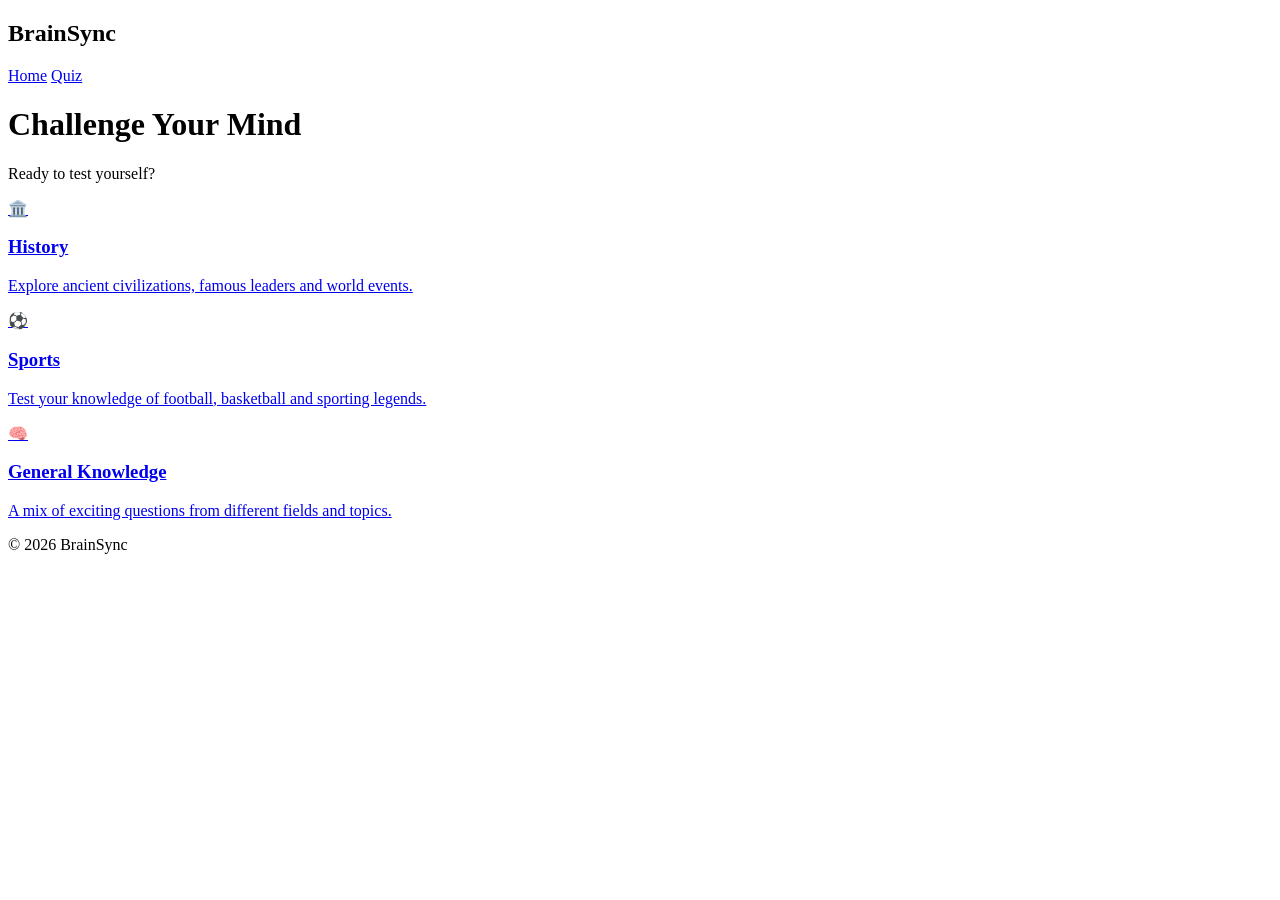
==== index.html @ 9abfec7c "Add initial HTML structure for BrainSync website" ====
<!DOCTYPE html><html lang="en">
<head>
  <meta charset="UTF-8">
  <meta name="viewport" content="width=device-width, initial-scale=1.0">
  <title>BrainSync</title>  <link rel="preconnect" href="https://fonts.googleapis.com">
  <link rel="preconnect" href="https://fonts.gstatic.com" crossorigin>  <link href="https://fonts.googleapis.com/css2?family=Playfair+Display:wght@700;800&family=DM+Sans:wght@400;500;700&display=swap" rel="stylesheet">  <link rel="stylesheet" href="style.css">
<script src="landing.js" defer></script>
</head><body>  <nav>
    <h2> BrainSync</h2><div>
  <a href="#">Home</a>
  <a href="#categories">Quiz</a>
</div>

  </nav>  <main><h1>
  Challenge Your Mind
</h1>

<p>
  Ready to test yourself?
  <section id="categories">

  <a href="quiz/index.html?category=history" class="card">

    <div class="icon">🏛️</div>

    <h3>History</h3>

    <p>
      Explore ancient civilizations,
      famous leaders and world events.
    </p>

  </a>

  <a href="quiz/index.html?category=sports" class="card">

    <div class="icon">⚽</div>

    <h3>Sports</h3>

    <p>
      Test your knowledge of football,
      basketball and sporting legends.
    </p>

  </a>

  <a href="quiz/index.html?category=general" class="card">

    <div class="icon">🧠</div>

    <h3>General Knowledge</h3>

    <p>
      A mix of exciting questions from
      different fields and topics.
    </p>

  </a>

  </section>

    </main>  <footer>
    <p>&copy; 2026 BrainSync</p>
  </footer></body>
</html>
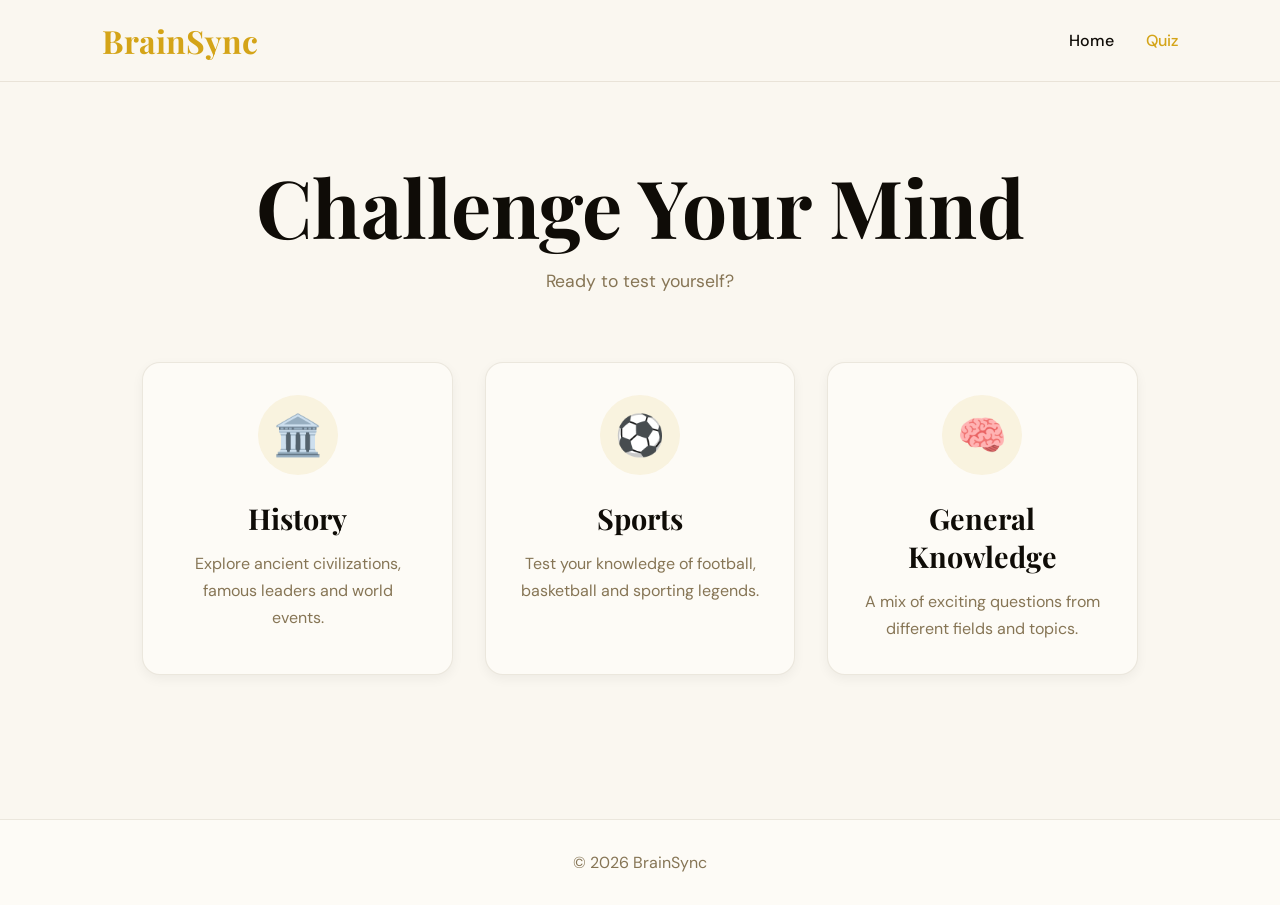
==== commit 55a5d13f: "Update stylesheet and script references in index.html" ====
--- a/index.html
+++ b/index.html
@@ -3,8 +3,8 @@
   <meta charset="UTF-8">
   <meta name="viewport" content="width=device-width, initial-scale=1.0">
   <title>BrainSync</title>  <link rel="preconnect" href="https://fonts.googleapis.com">
-  <link rel="preconnect" href="https://fonts.gstatic.com" crossorigin>  <link href="https://fonts.googleapis.com/css2?family=Playfair+Display:wght@700;800&family=DM+Sans:wght@400;500;700&display=swap" rel="stylesheet">  <link rel="stylesheet" href="style.css">
-<script src="landing.js" defer></script>
+  <link rel="preconnect" href="https://fonts.gstatic.com" crossorigin>  <link href="https://fonts.googleapis.com/css2?family=Playfair+Display:wght@700;800&family=DM+Sans:wght@400;500;700&display=swap" rel="stylesheet">  <link rel="stylesheet" href="index.css">
+<script src="index.js" defer></script>
 </head><body>  <nav>
     <h2> BrainSync</h2><div>
   <a href="#">Home</a>
--- a/index.css
+++ b/index.css
@@ -0,0 +1,404 @@
+@import url('https://fonts.googleapis.com/css2?family=Playfair+Display:wght@700;800&family=DM+Sans:wght@400;500;700&display=swap');
+
+/* =========================
+COLOR SYSTEM
+========================= */
+
+:root{
+
+--primary:#D4A418;
+--secondary:#867555;
+
+--background:#FAF7F0;
+--surface:#FDFBF6;
+
+--text:#0F0C07;
+--muted:#867555;
+
+--success:#22C55E;
+--error:#EF4444;
+
+--shadow-sm:
+0 4px 12px rgba(15,12,7,.05);
+
+--shadow-md:
+0 10px 25px rgba(15,12,7,.08);
+
+--shadow-lg:
+0 20px 40px rgba(15,12,7,.12);
+
+--radius:18px;
+
+--transition:.3s ease;
+}
+
+/* =========================
+RESET
+========================= */
+
+*{
+margin:0;
+padding:0;
+box-sizing:border-box;
+}
+
+html{
+scroll-behavior:smooth;
+}
+
+body{
+
+font-family:
+"DM Sans",
+sans-serif;
+
+background:
+var(--background);
+
+color:
+var(--text);
+
+min-height:100vh;
+
+  display:flex;
+flex-direction:column;
+}
+
+/* =========================
+NAVIGATION
+========================= */
+
+nav{
+
+display:flex;
+justify-content:space-between;
+align-items:center;
+
+padding:1.2rem 8%;
+
+background:
+var(--background);
+
+border-bottom:
+1px solid rgba(134,117,85,.15);
+}
+
+nav h2{
+
+  font-family:
+"Playfair Display",
+serif;
+
+font-size:2rem;
+
+color:
+var(--primary);
+}
+
+nav div{
+
+display:flex;
+gap:2rem;
+}
+
+nav a{
+
+text-decoration:none;
+
+color:
+var(--text);
+
+font-weight:500;
+
+transition:
+var(--transition);
+}
+
+nav a:hover{
+
+color:
+var(--primary);
+}
+
+/* =========================
+MAIN
+========================= */
+
+main{
+
+flex:1;
+
+max-width:1200px;
+
+width:100%;
+
+margin:auto;
+
+padding:5rem 8%;
+
+text-align:center;
+}
+
+/* =========================
+HERO TITLE
+========================= */
+
+main h1{
+  font-family:
+"Playfair Display",
+serif;
+
+font-size:
+clamp(3rem,7vw,5rem);
+
+line-height:1.1;
+
+margin-bottom:1rem;
+
+color:
+var(--text);
+}
+
+/* =========================
+HERO TEXT
+========================= */
+
+main > p{
+
+max-width:650px;
+
+margin:
+0 auto 4rem auto;
+
+font-size:1.1rem;
+
+  line-height:1.8;
+
+color:
+var(--muted);
+}
+
+/* =========================
+CATEGORY GRID
+========================= */
+
+section{
+
+display:grid;
+
+grid-template-columns:
+repeat(
+auto-fit,
+minmax(280px,1fr)
+);
+
+gap:2rem;
+}
+
+/* =========================
+CATEGORY CARD
+========================= */
+
+.card{
+
+text-decoration:none;
+
+color:inherit;
+
+  background:
+var(--surface);
+
+border:
+1px solid rgba(134,117,85,.15);
+
+border-radius:
+var(--radius);
+
+padding:2rem;
+
+box-shadow:
+var(--shadow-sm);
+
+transition:
+var(--transition);
+
+display:flex;
+flex-direction:column;
+align-items:center;
+
+  position:relative;
+}
+
+.card:hover{
+
+transform:
+translateY(-6px);
+
+border-color:
+var(--primary);
+
+box-shadow:
+0 15px 30px rgba(212,164,24,.12);
+}
+
+/* Gold top line */
+
+.card::before{
+
+content:"";
+
+position:absolute;
+
+top:0;
+left:0;
+
+width:100%;
+height:4px;
+
+background:
+var(--primary);
+
+border-radius:
+18px 18px 0 0;
+
+transform:
+scaleX(0);
+
+  transition:
+var(--transition);
+}
+
+.card:hover::before{
+
+transform:
+scaleX(1);
+}
+
+/* =========================
+ICON
+========================= */
+
+.icon{
+
+width:80px;
+height:80px;
+
+display:flex;
+align-items:center;
+justify-content:center;
+
+  border-radius:50%;
+
+background:
+rgba(212,164,24,.10);
+
+color:
+var(--primary);
+
+font-size:2.5rem;
+
+margin-bottom:1.5rem;
+}
+
+/* =========================
+CARD TITLE
+========================= */
+
+.card h3{
+
+font-family:
+"Playfair Display",
+serif;
+
+font-size:1.8rem;
+
+margin-bottom:.8rem;
+
+color:
+var(--text);
+}
+
+/* =========================
+CARD TEXT
+========================= */
+
+.card p{
+
+color:
+var(--muted);
+
+line-height:1.7;
+}
+
+/* =========================
+FOOTER
+========================= */
+
+footer{
+
+margin-top:4rem;
+
+text-align:center;
+
+padding:2rem;
+
+background:
+var(--surface);
+
+border-top:
+1px solid rgba(134,117,85,.15);
+}
+
+footer p{
+
+color:
+var(--muted);
+}
+
+/* =========================
+RESPONSIVE
+========================= */
+
+@media(max-width:360px){
+
+nav{
+
+flex-direction:column;
+
+gap:1rem;
+
+}
+
+nav div{
+
+gap:1.2rem;
+
+}
+
+main{
+
+padding:3rem 6%;
+
+}
+
+  .card{
+
+padding:1.8rem;
+
+}
+
+.icon{
+
+width:70px;
+height:70px;
+
+font-size:2rem;
+
+}
+
+.card h3{
+
+font-size:1.5rem;
+
+}
+}
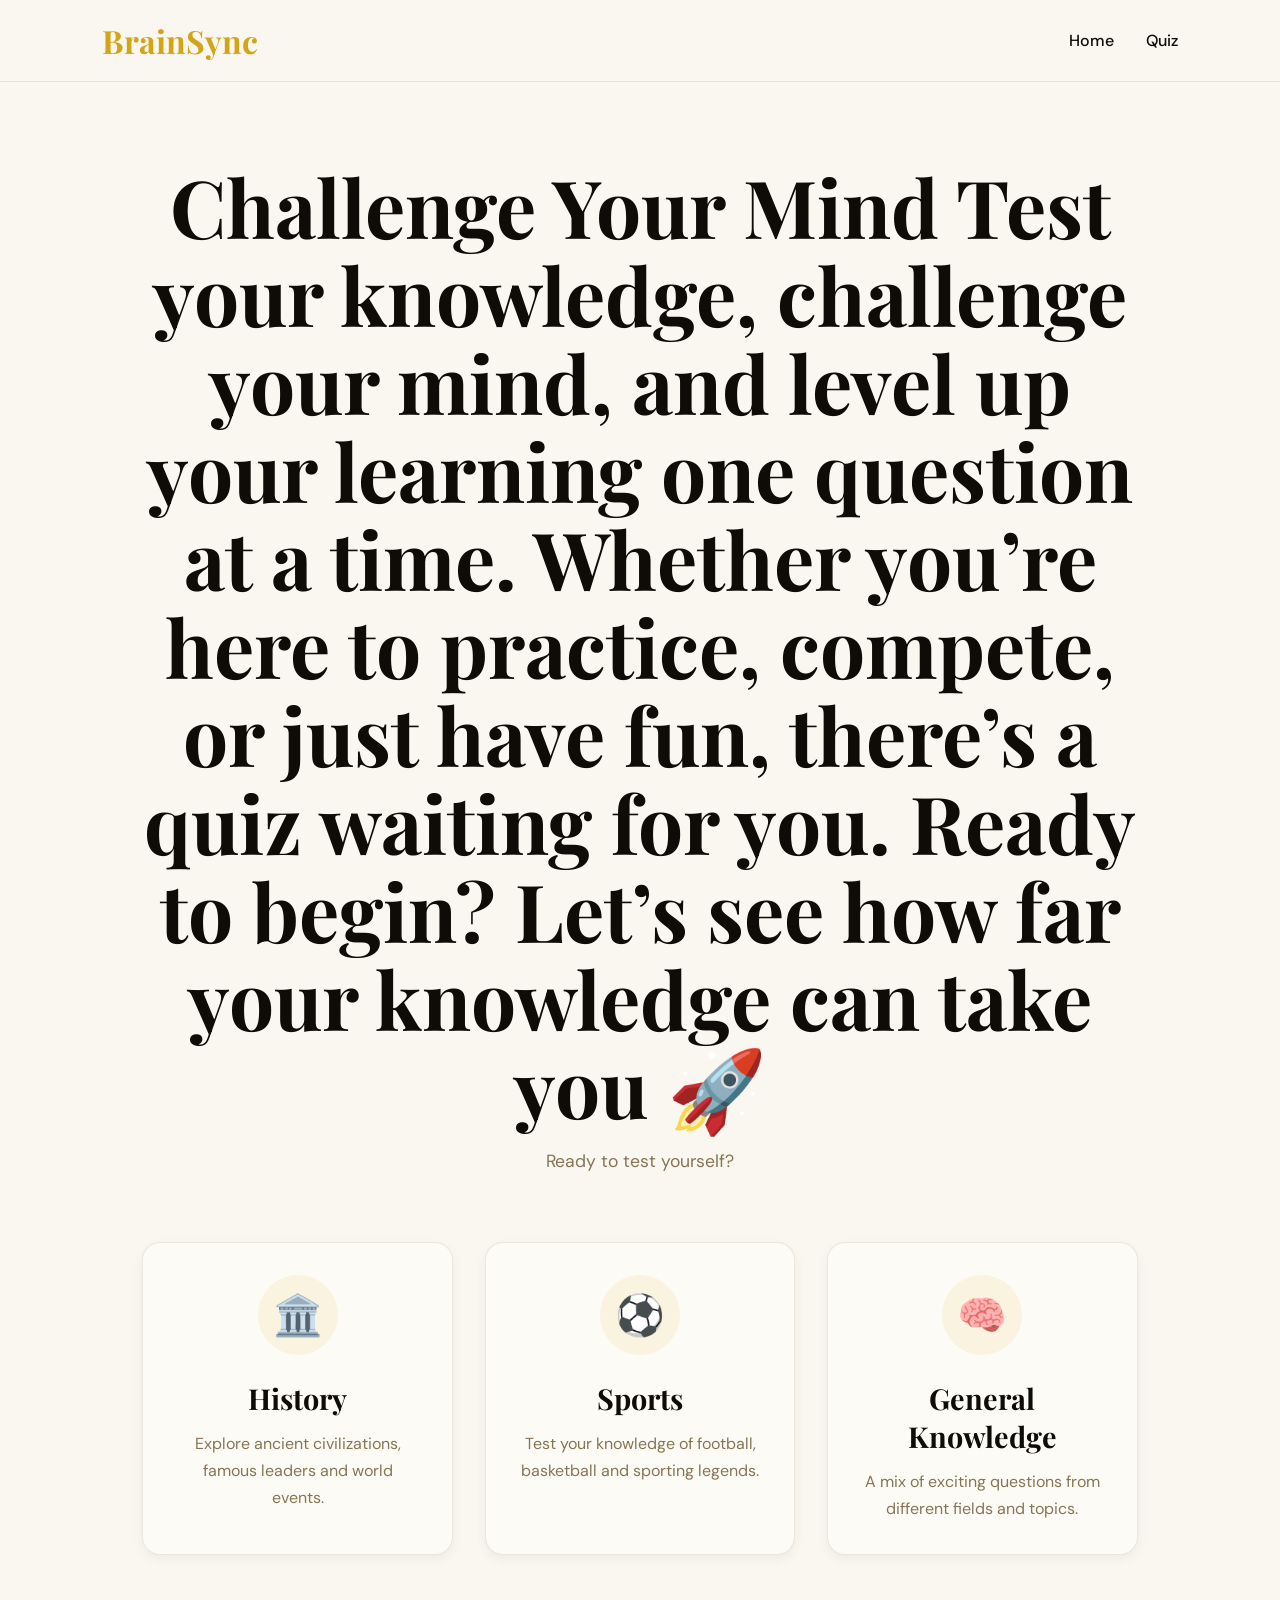
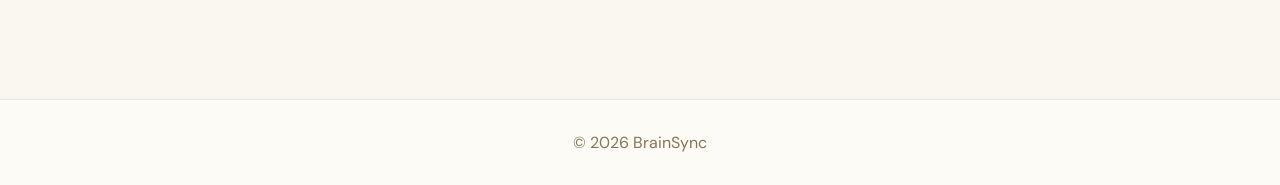
==== commit 3bd063c8: "Enhance main heading with introductory text Added introductory text to the main heading." ====
--- a/index.html
+++ b/index.html
@@ -13,6 +13,8 @@
 
   </nav>  <main><h1>
   Challenge Your Mind
+    Test your knowledge, challenge your mind, and level up your learning one question at a time. Whether you’re here to practice, compete, or just have fun, there’s a quiz waiting for you.
+Ready to begin? Let’s see how far your knowledge can take you 🚀
 </h1>
 
 <p>
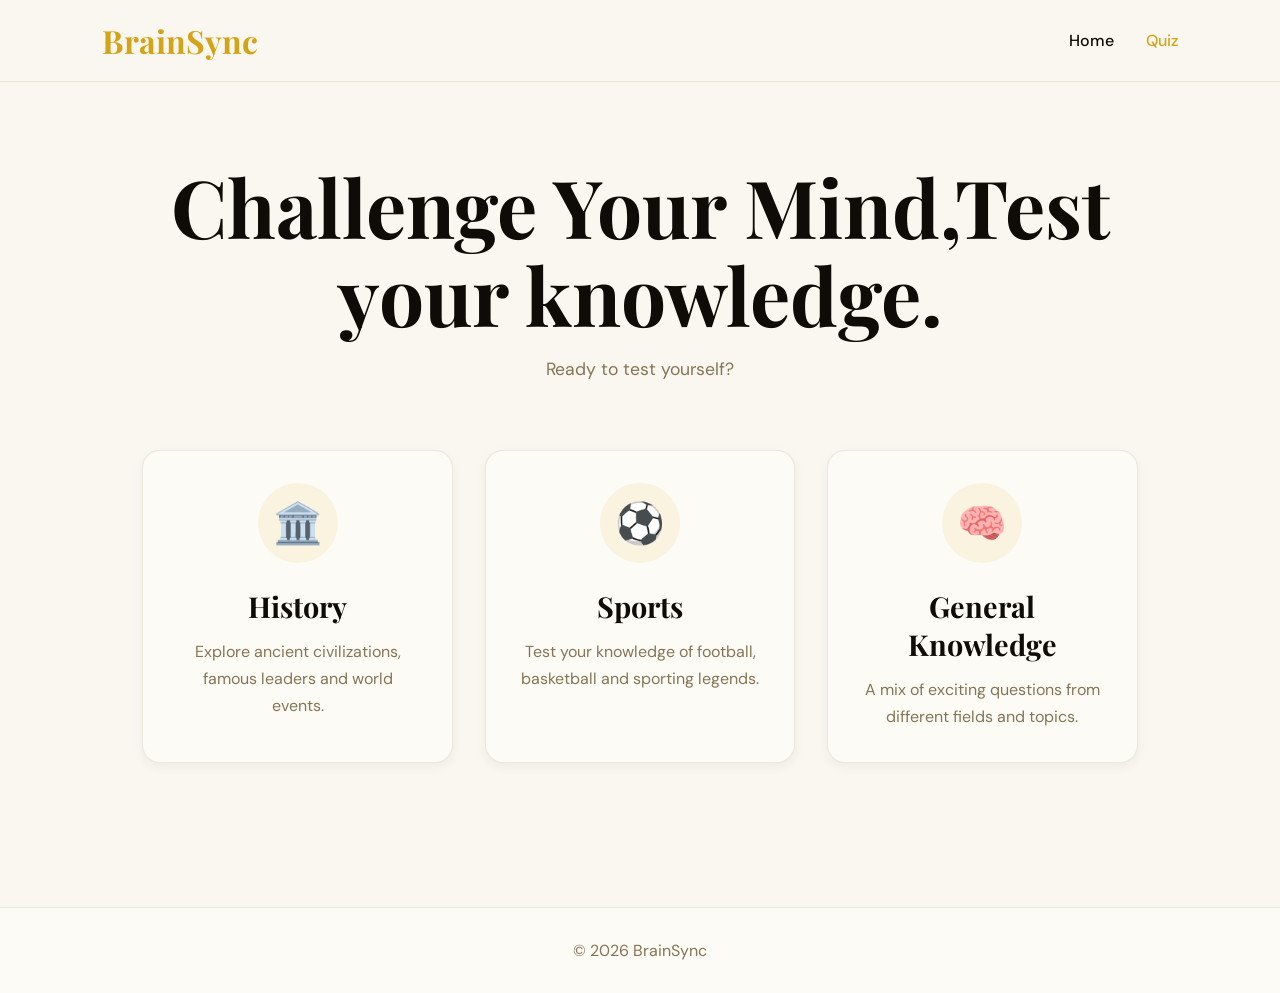
==== commit 5a359b5c: "Update heading text in index.html Shortened the heading text for clarity." ====
--- a/index.html
+++ b/index.html
@@ -12,9 +12,7 @@
 </div>
 
   </nav>  <main><h1>
-  Challenge Your Mind
-    Test your knowledge, challenge your mind, and level up your learning one question at a time. Whether you’re here to practice, compete, or just have fun, there’s a quiz waiting for you.
-Ready to begin? Let’s see how far your knowledge can take you 🚀
+  Challenge Your Mind,Test your knowledge.
 </h1>
 
 <p>
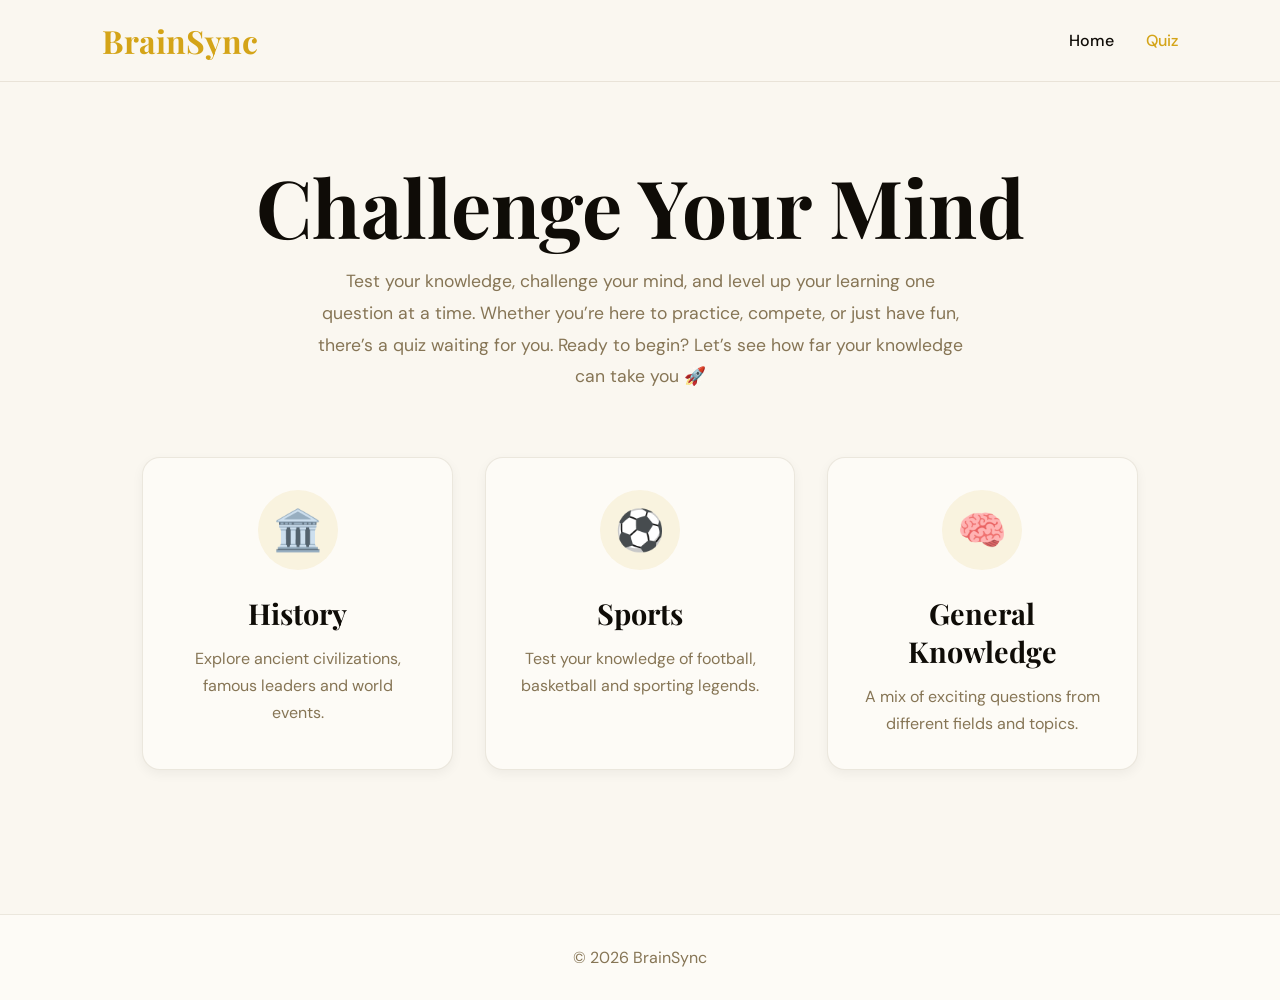
==== commit dcb7f802: "Revise header and introduction in index.html Updated header and introductory text for clarity and en" ====
--- a/index.html
+++ b/index.html
@@ -12,11 +12,12 @@
 </div>
 
   </nav>  <main><h1>
-  Challenge Your Mind,Test your knowledge.
+  Challenge Your Mind
 </h1>
 
 <p>
-  Ready to test yourself?
+  Test your knowledge, challenge your mind, and level up your learning one question at a time. Whether you’re here to practice, compete, or just have fun, there’s a quiz waiting for you.
+Ready to begin? Let’s see how far your knowledge can take you 🚀
   <section id="categories">
 
   <a href="quiz/index.html?category=history" class="card">
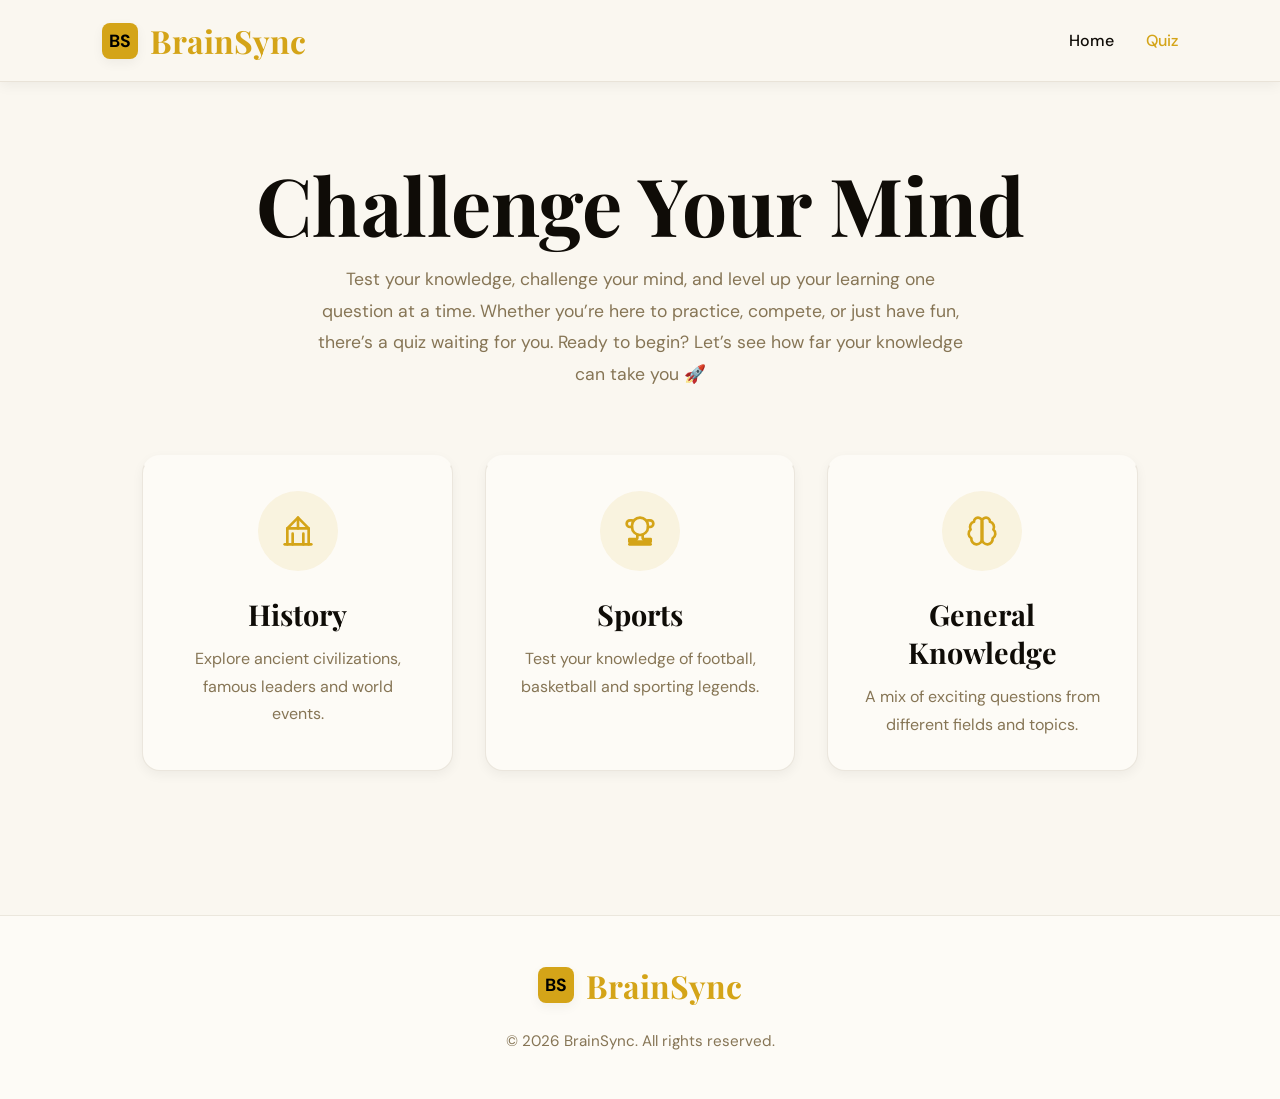
==== commit 8e7839a5: "feat: improve landing page UI" ====
--- a/index.html
+++ b/index.html
@@ -1,67 +1,138 @@
-<!DOCTYPE html><html lang="en">
-<head>
-  <meta charset="UTF-8">
-  <meta name="viewport" content="width=device-width, initial-scale=1.0">
-  <title>BrainSync</title>  <link rel="preconnect" href="https://fonts.googleapis.com">
-  <link rel="preconnect" href="https://fonts.gstatic.com" crossorigin>  <link href="https://fonts.googleapis.com/css2?family=Playfair+Display:wght@700;800&family=DM+Sans:wght@400;500;700&display=swap" rel="stylesheet">  <link rel="stylesheet" href="index.css">
-<script src="index.js" defer></script>
-</head><body>  <nav>
-    <h2> BrainSync</h2><div>
-  <a href="#">Home</a>
-  <a href="#categories">Quiz</a>
-</div>
+<!doctype html>
+<html lang="en">
+  <head>
+    <meta charset="UTF-8" />
+    <meta name="viewport" content="width=device-width, initial-scale=1.0" />
+    <title>BrainSync</title>
+    <link rel="preconnect" href="https://fonts.googleapis.com" />
+    <link rel="preconnect" href="https://fonts.gstatic.com" crossorigin />
+    <link
+      href="https://fonts.googleapis.com/css2?family=Playfair+Display:wght@700;800&family=DM+Sans:wght@400;500;700&display=swap"
+      rel="stylesheet"
+    />
+    <link rel="stylesheet" href="index.css" />
+    <script src="index.js" defer></script>
+  </head>
+  <body>
+    <nav class="navbar">
+      <div class="logo-container">
+        <div class="logo-badge">BS</div>
+        <h2>BrainSync</h2>
+      </div>
+      <div class="nav-links">
+        <a href="#">Home</a>
+        <a href="#categories">Quiz</a>
+      </div>
+    </nav>
+    <!-- <nav class="navbar">
+      <div>BS</div>
+      <h2>BrainSync</h2>
+      <div>
+        <a href="#">Home</a>
+        <a href="#categories">Quiz</a>
+      </div>
+    </nav> -->
+    <main>
+      <h1>Challenge Your Mind</h1>
 
-  </nav>  <main><h1>
-  Challenge Your Mind
-</h1>
+      <p>
+        Test your knowledge, challenge your mind, and level up your learning one
+        question at a time. Whether you’re here to practice, compete, or just
+        have fun, there’s a quiz waiting for you. Ready to begin? Let’s see how
+        far your knowledge can take you 🚀
+      </p>
 
-<p>
-  Test your knowledge, challenge your mind, and level up your learning one question at a time. Whether you’re here to practice, compete, or just have fun, there’s a quiz waiting for you.
-Ready to begin? Let’s see how far your knowledge can take you 🚀
-  <section id="categories">
+      <section id="categories">
+        <a href="quiz/index.html?category=history" class="card">
+          <div class="icon">
+            <svg
+              xmlns="http://www.w3.org/2000/svg"
+              width="32"
+              height="32"
+              viewBox="0 0 24 24"
+              fill="none"
+              stroke="currentColor"
+              stroke-width="2"
+              stroke-linecap="round"
+              stroke-linejoin="round"
+            >
+              <path d="M2 22h20" />
+              <path d="M4 22V10h16v12" />
+              <path d="M12 2v8" />
+              <path d="m4 10 8-8 8 8" />
+              <path d="M8 22v-8" />
+              <path d="M16 22v-8" />
+            </svg>
+          </div>
+          <h3>History</h3>
+          <p>Explore ancient civilizations, famous leaders and world events.</p>
+        </a>
 
-  <a href="quiz/index.html?category=history" class="card">
+        <a href="quiz/index.html?category=sports" class="card">
+          <div class="icon">
+            <svg
+              xmlns="http://www.w3.org/2000/svg"
+              width="32"
+              height="32"
+              viewBox="0 0 24 24"
+              fill="none"
+              stroke="currentColor"
+              stroke-width="2"
+              stroke-linecap="round"
+              stroke-linejoin="round"
+            >
+              <path d="M6 9H4.5a2.5 2.5 0 0 1 0-5H6" />
+              <path d="M18 9h1.5a2.5 2.5 0 0 0 0-5H18" />
+              <path d="M4 22h16" />
+              <path
+                d="M10 14.66V17c0 .55-.45 1-1 1H4v2h16v-2h-5c-.55 0-1-.45-1-1v-2.34"
+              />
+              <path
+                d="M12 2a6 6 0 0 1 6 6v1a6 6 0 0 1-6 6 6 6 0 0 1-6-6V8a6 6 0 0 1 6-6z"
+              />
+            </svg>
+          </div>
+          <h3>Sports</h3>
+          <p>
+            Test your knowledge of football, basketball and sporting legends.
+          </p>
+        </a>
 
-    <div class="icon">🏛️</div>
-
-    <h3>History</h3>
-
-    <p>
-      Explore ancient civilizations,
-      famous leaders and world events.
-    </p>
-
-  </a>
-
-  <a href="quiz/index.html?category=sports" class="card">
-
-    <div class="icon">⚽</div>
-
-    <h3>Sports</h3>
-
-    <p>
-      Test your knowledge of football,
-      basketball and sporting legends.
-    </p>
-
-  </a>
-
-  <a href="quiz/index.html?category=general" class="card">
-
-    <div class="icon">🧠</div>
-
-    <h3>General Knowledge</h3>
-
-    <p>
-      A mix of exciting questions from
-      different fields and topics.
-    </p>
-
-  </a>
-
-  </section>
-
-    </main>  <footer>
-    <p>&copy; 2026 BrainSync</p>
-  </footer></body>
+        <a href="quiz/index.html?category=general" class="card">
+          <div class="icon">
+            <svg
+              xmlns="http://www.w3.org/2000/svg"
+              width="32"
+              height="32"
+              viewBox="0 0 24 24"
+              fill="none"
+              stroke="currentColor"
+              stroke-width="2"
+              stroke-linecap="round"
+              stroke-linejoin="round"
+            >
+              <path
+                d="M12 5a3 3 0 1 0-5.997.125 4 4 0 0 0-2.526 5.77 4 4 0 0 0 .556 6.588A4 4 0 1 0 12 18Z"
+              />
+              <path
+                d="M12 5a3 3 0 1 1 5.997.125 4 4 0 0 1 2.526 5.77 4 4 0 0 1-.556 6.588A4 4 0 1 1 12 18Z"
+              />
+              <path d="M12 5v14" />
+            </svg>
+          </div>
+          <h3>General Knowledge</h3>
+          <p>A mix of exciting questions from different fields and topics.</p>
+        </a>
+      </section>
+    </main>
+    <footer>
+      <div class="footer-container">
+        <div class="logo-container">
+          <div class="logo-badge">BS</div>
+          <h2>BrainSync</h2>
+        </div>
+        <p>&copy; 2026 BrainSync. All rights reserved.</p>
+      </div>
+    </footer>
+  </body>
 </html>
--- a/index.css
+++ b/index.css
@@ -1,404 +1,341 @@
-@import url('https://fonts.googleapis.com/css2?family=Playfair+Display:wght@700;800&family=DM+Sans:wght@400;500;700&display=swap');
+@import url("https://fonts.googleapis.com/css2?family=Playfair+Display:wght@700;800&family=DM+Sans:wght@400;500;700&display=swap");
 
 /* =========================
 COLOR SYSTEM
 ========================= */
 
-:root{
-
---primary:#D4A418;
---secondary:#867555;
-
---background:#FAF7F0;
---surface:#FDFBF6;
-
---text:#0F0C07;
---muted:#867555;
-
---success:#22C55E;
---error:#EF4444;
-
---shadow-sm:
-0 4px 12px rgba(15,12,7,.05);
-
---shadow-md:
-0 10px 25px rgba(15,12,7,.08);
-
---shadow-lg:
-0 20px 40px rgba(15,12,7,.12);
-
---radius:18px;
-
---transition:.3s ease;
+:root {
+  --primary: #d4a418;
+  --secondary: #867555;
+
+  --background: #faf7f0;
+  --surface: #fdfbf6;
+
+  --text: #0f0c07;
+  --muted: #867555;
+
+  --success: #22c55e;
+  --error: #ef4444;
+
+  --shadow-sm: 0 4px 12px rgba(15, 12, 7, 0.05);
+
+  --shadow-md: 0 10px 25px rgba(15, 12, 7, 0.08);
+
+  --shadow-lg: 0 20px 40px rgba(15, 12, 7, 0.12);
+
+  --radius: 18px;
+
+  --transition: 0.3s ease;
 }
 
 /* =========================
 RESET
 ========================= */
 
-*{
-margin:0;
-padding:0;
-box-sizing:border-box;
-}
-
-html{
-scroll-behavior:smooth;
-}
-
-body{
-
-font-family:
-"DM Sans",
-sans-serif;
-
-background:
-var(--background);
-
-color:
-var(--text);
-
-min-height:100vh;
-
-  display:flex;
-flex-direction:column;
+* {
+  margin: 0;
+  padding: 0;
+  box-sizing: border-box;
+}
+
+html {
+  scroll-behavior: smooth;
+}
+
+body {
+  font-family: "DM Sans", sans-serif;
+
+  background: var(--background);
+
+  color: var(--text);
+
+  min-height: 100vh;
+
+  display: flex;
+  flex-direction: column;
 }
 
 /* =========================
 NAVIGATION
 ========================= */
 
-nav{
-
-display:flex;
-justify-content:space-between;
-align-items:center;
-
-padding:1.2rem 8%;
-
-background:
-var(--background);
-
-border-bottom:
-1px solid rgba(134,117,85,.15);
-}
-
-nav h2{
-
-  font-family:
-"Playfair Display",
-serif;
-
-font-size:2rem;
-
-color:
-var(--primary);
-}
-
-nav div{
-
-display:flex;
-gap:2rem;
-}
-
-nav a{
-
-text-decoration:none;
-
-color:
-var(--text);
-
-font-weight:500;
-
-transition:
-var(--transition);
-}
-
-nav a:hover{
-
-color:
-var(--primary);
+.navbar {
+  position: fixed;
+  top: 0;
+  left: 0;
+  width: 100%;
+  z-index: 50;
+  display: flex;
+  justify-content: space-between;
+  align-items: center;
+  padding: 1.2rem 8%;
+  background: var(--background);
+  box-shadow: var(--shadow-sm);
+  border-bottom: 1px solid rgba(134, 117, 85, 0.15);
+}
+
+nav h2 {
+  font-family: "Playfair Display", serif;
+
+  font-size: 2rem;
+
+  color: var(--primary);
+}
+
+nav div {
+  display: flex;
+  gap: 2rem;
+}
+
+nav a {
+  text-decoration: none;
+  color: var(--text);
+  font-weight: 500;
+  transition: var(--transition);
+}
+
+nav a:hover {
+  color: var(--primary);
+  transform: translateY(-2px);
+  box-shadow: 0 6px 15px rgba(0, 0, 0, 0.15);
+  background-color: var(--surface);
+  color: var(--text);
+  padding: 4px 6px;
+  border-radius: 10px;
+}
+
+/* =========================
+LOGO STYLING
+========================= */
+
+.logo-container {
+  display: flex;
+  align-items: center;
+  justify-content: center;
+  gap: 0.75rem;
+}
+
+.logo-badge {
+  background: var(--primary);
+  color: #000000;
+  font-family: "DM Sans", sans-serif;
+  font-weight: 700;
+  font-size: 1.1rem;
+  letter-spacing: 0.5px;
+  width: 36px;
+  height: 36px;
+  display: flex;
+  align-items: center;
+  justify-content: center;
+  border-radius: 8px;
+  box-shadow: var(--shadow-sm);
+}
+
+.nav-links {
+  display: flex;
+  gap: 2rem;
+}
+
+.icon svg {
+  stroke: var(--primary);
+  transition: var(--transition);
+}
+
+.card:hover .icon svg {
+  transform: scale(1.1);
 }
 
 /* =========================
 MAIN
 ========================= */
 
-main{
-
-flex:1;
-
-max-width:1200px;
-
-width:100%;
-
-margin:auto;
-
-padding:5rem 8%;
-
-text-align:center;
+main {
+  flex: 1;
+  max-width: 1200px;
+  width: 100%;
+  margin: auto;
+  padding: 10rem 8% 5rem 8%;
+  text-align: center;
 }
 
 /* =========================
 HERO TITLE
 ========================= */
 
-main h1{
-  font-family:
-"Playfair Display",
-serif;
-
-font-size:
-clamp(3rem,7vw,5rem);
-
-line-height:1.1;
-
-margin-bottom:1rem;
-
-color:
-var(--text);
+main h1 {
+  font-family: "Playfair Display", serif;
+  font-size: clamp(3rem, 7vw, 5rem);
+  line-height: 1.1;
+  margin-bottom: 1rem;
+  color: var(--text);
 }
 
 /* =========================
 HERO TEXT
 ========================= */
 
-main > p{
-
-max-width:650px;
-
-margin:
-0 auto 4rem auto;
-
-font-size:1.1rem;
-
-  line-height:1.8;
-
-color:
-var(--muted);
+main > p {
+  max-width: 650px;
+
+  margin: 0 auto 4rem auto;
+
+  font-size: 1.1rem;
+
+  line-height: 1.8;
+
+  color: var(--muted);
 }
 
 /* =========================
 CATEGORY GRID
 ========================= */
 
-section{
-
-display:grid;
-
-grid-template-columns:
-repeat(
-auto-fit,
-minmax(280px,1fr)
-);
-
-gap:2rem;
+section {
+  display: grid;
+
+  grid-template-columns: repeat(auto-fit, minmax(280px, 1fr));
+
+  gap: 2rem;
 }
 
 /* =========================
 CATEGORY CARD
 ========================= */
 
-.card{
-
-text-decoration:none;
-
-color:inherit;
-
-  background:
-var(--surface);
-
-border:
-1px solid rgba(134,117,85,.15);
-
-border-radius:
-var(--radius);
-
-padding:2rem;
-
-box-shadow:
-var(--shadow-sm);
-
-transition:
-var(--transition);
-
-display:flex;
-flex-direction:column;
-align-items:center;
-
-  position:relative;
-}
-
-.card:hover{
-
-transform:
-translateY(-6px);
-
-border-color:
-var(--primary);
-
-box-shadow:
-0 15px 30px rgba(212,164,24,.12);
-}
-
-/* Gold top line */
-
-.card::before{
-
-content:"";
-
-position:absolute;
-
-top:0;
-left:0;
-
-width:100%;
-height:4px;
-
-background:
-var(--primary);
-
-border-radius:
-18px 18px 0 0;
-
-transform:
-scaleX(0);
-
-  transition:
-var(--transition);
-}
-
-.card:hover::before{
-
-transform:
-scaleX(1);
+.card {
+  text-decoration: none;
+  color: inherit;
+  background: var(--surface);
+  border: 1px solid rgba(134, 117, 85, 0.15);
+  border-top: 4px solid var(--surface);
+  border-radius: var(--radius);
+  padding: 2rem;
+  box-shadow: var(--shadow-sm);
+  transition: var(--transition);
+  display: flex;
+  flex-direction: column;
+  align-items: center;
+  position: relative;
+}
+
+.card:hover {
+  transform: translateY(-6px);
+  border-top-color: var(--primary);
+  box-shadow: 0 15px 30px rgba(212, 164, 24, 0.12);
 }
 
 /* =========================
 ICON
 ========================= */
 
-.icon{
-
-width:80px;
-height:80px;
-
-display:flex;
-align-items:center;
-justify-content:center;
-
-  border-radius:50%;
-
-background:
-rgba(212,164,24,.10);
-
-color:
-var(--primary);
-
-font-size:2.5rem;
-
-margin-bottom:1.5rem;
+.icon {
+  width: 80px;
+  height: 80px;
+
+  display: flex;
+  align-items: center;
+  justify-content: center;
+
+  border-radius: 50%;
+
+  background: rgba(212, 164, 24, 0.1);
+
+  color: var(--primary);
+
+  font-size: 2.5rem;
+
+  margin-bottom: 1.5rem;
 }
 
 /* =========================
 CARD TITLE
 ========================= */
 
-.card h3{
-
-font-family:
-"Playfair Display",
-serif;
-
-font-size:1.8rem;
-
-margin-bottom:.8rem;
-
-color:
-var(--text);
+.card h3 {
+  font-family: "Playfair Display", serif;
+
+  font-size: 1.8rem;
+
+  margin-bottom: 0.8rem;
+
+  color: var(--text);
 }
 
 /* =========================
 CARD TEXT
 ========================= */
 
-.card p{
-
-color:
-var(--muted);
-
-line-height:1.7;
+.card p {
+  color: var(--muted);
+
+  line-height: 1.7;
 }
 
 /* =========================
 FOOTER
 ========================= */
 
-footer{
-
-margin-top:4rem;
-
-text-align:center;
-
-padding:2rem;
-
-background:
-var(--surface);
-
-border-top:
-1px solid rgba(134,117,85,.15);
-}
-
-footer p{
-
-color:
-var(--muted);
+footer {
+  margin-top: 4rem;
+  padding: 3rem 8%;
+  background: var(--surface);
+  border-top: 1px solid rgba(134, 117, 85, 0.15);
+}
+
+.footer-container {
+  max-width: 1200px;
+  margin: 0 auto;
+  display: flex;
+  flex-direction: column;
+  align-items: center;
+  gap: 1.5rem;
+}
+
+.footer-container p {
+  color: var(--muted);
+  font-size: 0.95rem;
+}
+
+.footer-container h2 {
+  font-family: "Playfair Display", serif;
+  font-size: 2rem;
+  color: var(--primary);
 }
 
 /* =========================
 RESPONSIVE
 ========================= */
 
-@media(max-width:360px){
-
-nav{
-
-flex-direction:column;
-
-gap:1rem;
-
-}
-
-nav div{
-
-gap:1.2rem;
-
-}
-
-main{
-
-padding:3rem 6%;
-
-}
-
-  .card{
-
-padding:1.8rem;
-
-}
-
-.icon{
-
-width:70px;
-height:70px;
-
-font-size:2rem;
-
-}
-
-.card h3{
-
-font-size:1.5rem;
-
-}
-}
+@media (max-width: 360px) {
+  nav {
+    flex-direction: column;
+    gap: 1rem;
+  }
+
+  nav div {
+    gap: 1.2rem;
+  }
+
+  .logo-container {
+    flex-direction: row;
+  }
+
+  main {
+    padding: 3rem 6%;
+  }
+
+  .card {
+    padding: 1.8rem;
+  }
+
+  .icon {
+    width: 70px;
+    height: 70px;
+
+    font-size: 2rem;
+  }
+
+  .card h3 {
+    font-size: 1.5rem;
+  }
+}
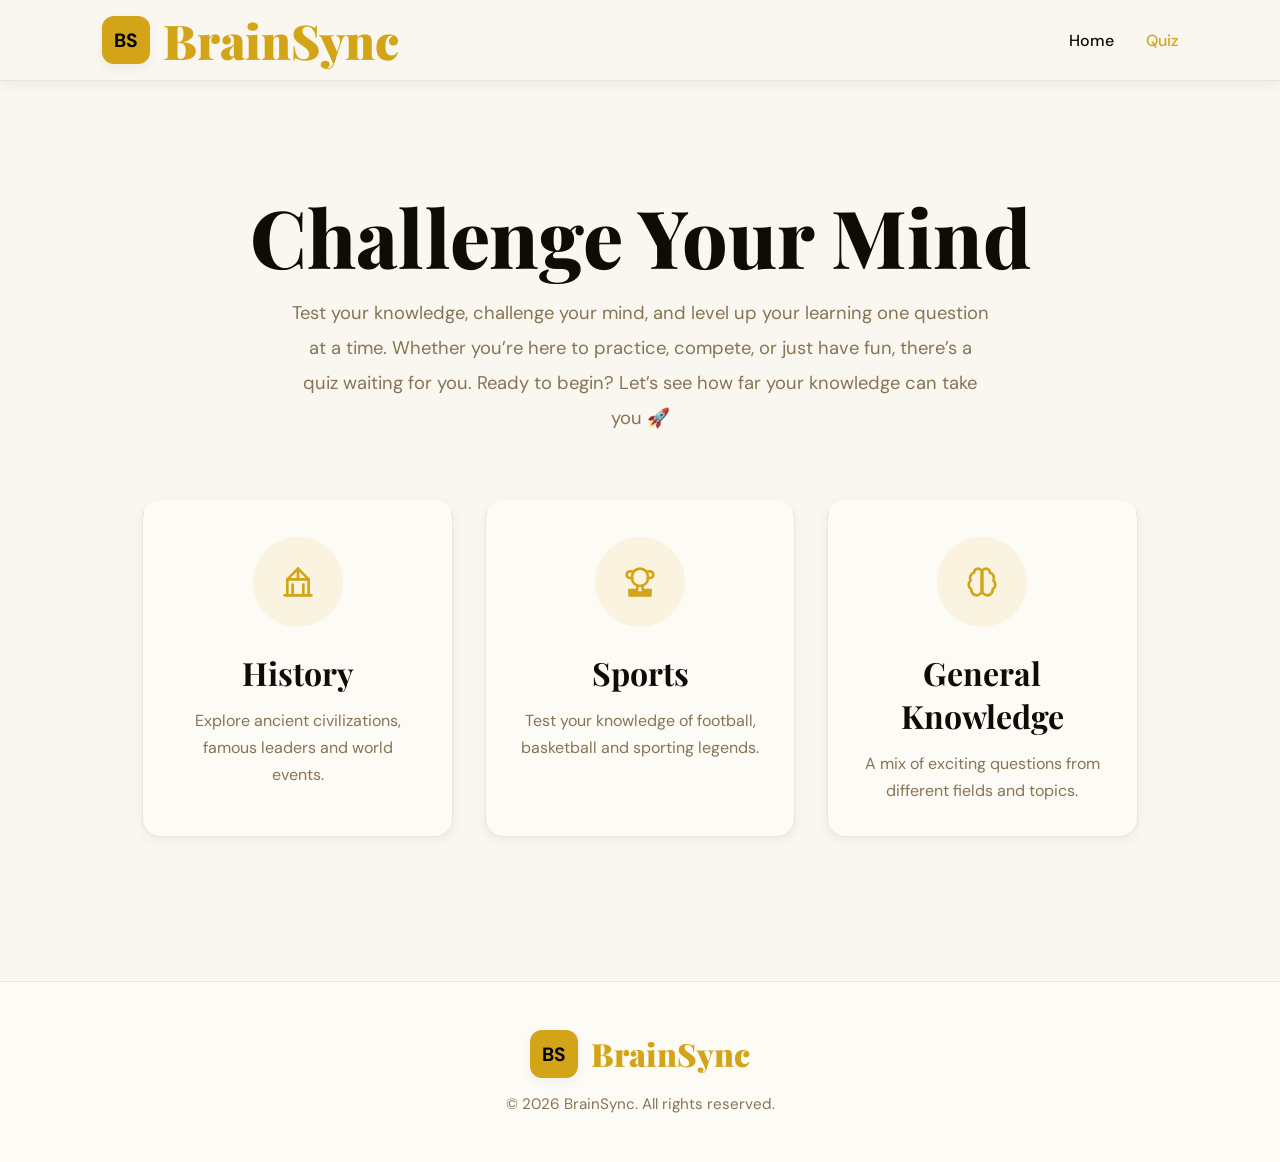
==== commit 1445e949: "feat: add mobile menu and refine landing page UI" ====
--- a/index.html
+++ b/index.html
@@ -19,19 +19,30 @@
         <div class="logo-badge">BS</div>
         <h2>BrainSync</h2>
       </div>
-      <div class="nav-links">
+
+      <button
+        class="menu-toggle"
+        id="menuToggle"
+        aria-label="Open navigation menu"
+      >
+        ☰
+      </button>
+
+      <div class="nav-links" id="navLinks">
+        <button
+          class="close-menu"
+          id="closeMenu"
+          aria-label="Close navigation menu"
+        >
+          ✕
+        </button>
+
         <a href="#">Home</a>
         <a href="#categories">Quiz</a>
       </div>
     </nav>
-    <!-- <nav class="navbar">
-      <div>BS</div>
-      <h2>BrainSync</h2>
-      <div>
-        <a href="#">Home</a>
-        <a href="#categories">Quiz</a>
-      </div>
-    </nav> -->
+    <div class="nav-overlay" id="navOverlay"></div>
+
     <main>
       <h1>Challenge Your Mind</h1>
 
--- a/index.css
+++ b/index.css
@@ -1,4 +1,4 @@
-@import url("https://fonts.googleapis.com/css2?family=Playfair+Display:wght@700;800&family=DM+Sans:wght@400;500;700&display=swap");
+@import url("https://fonts.googleapis.com/css2?family=Playfair+Display:wght@700;800;900&family=DM+Sans:wght@400;500;700&display=swap");
 
 /* =========================
 COLOR SYSTEM
@@ -18,13 +18,10 @@
   --error: #ef4444;
 
   --shadow-sm: 0 4px 12px rgba(15, 12, 7, 0.05);
-
   --shadow-md: 0 10px 25px rgba(15, 12, 7, 0.08);
-
   --shadow-lg: 0 20px 40px rgba(15, 12, 7, 0.12);
 
   --radius: 18px;
-
   --transition: 0.3s ease;
 }
 
@@ -44,19 +41,15 @@
 
 body {
   font-family: "DM Sans", sans-serif;
-
   background: var(--background);
-
   color: var(--text);
-
   min-height: 100vh;
-
   display: flex;
   flex-direction: column;
 }
 
 /* =========================
-NAVIGATION
+NAVBAR
 ========================= */
 
 .navbar {
@@ -64,76 +57,201 @@
   top: 0;
   left: 0;
   width: 100%;
-  z-index: 50;
+  z-index: 1000;
+
   display: flex;
   justify-content: space-between;
   align-items: center;
-  padding: 1.2rem 8%;
+  flex-wrap: wrap;
+
+  padding: 1rem 8%;
+
   background: var(--background);
+  border-bottom: 1px solid rgba(134, 117, 85, 0.15);
   box-shadow: var(--shadow-sm);
-  border-bottom: 1px solid rgba(134, 117, 85, 0.15);
-}
-
-nav h2 {
+}
+
+/* =========================
+LOGO
+========================= */
+
+.logo-container {
+  display: flex;
+  align-items: center;
+  gap: 0.8rem;
+}
+
+.logo-badge {
+  width: 48px;
+  height: 48px;
+
+  display: flex;
+  align-items: center;
+  justify-content: center;
+
+  background: var(--primary);
+  color: #000;
+
+  border-radius: 12px;
+
+  font-size: 1.2rem;
+  font-weight: 700;
+
+  box-shadow: var(--shadow-sm);
+}
+
+.logo-container h2 {
   font-family: "Playfair Display", serif;
-
-  font-size: 2rem;
-
+  font-size: 3rem;
+  font-weight: 900;
   color: var(--primary);
-}
-
-nav div {
+  line-height: 1;
+}
+
+/* =========================
+NAV LINKS
+========================= */
+
+.nav-links {
   display: flex;
   gap: 2rem;
 }
 
-nav a {
+.nav-links a {
   text-decoration: none;
   color: var(--text);
   font-weight: 500;
   transition: var(--transition);
 }
 
-nav a:hover {
+.nav-links a:hover,
+.nav-links a.active {
   color: var(--primary);
-  transform: translateY(-2px);
-  box-shadow: 0 6px 15px rgba(0, 0, 0, 0.15);
-  background-color: var(--surface);
+}
+
+.nav-overlay {
+  position: fixed;
+  inset: 0;
+
+  background: rgba(0, 0, 0, 0.25);
+
+  opacity: 0;
+  visibility: hidden;
+
+  transition: 0.3s ease;
+
+  z-index: 1050;
+}
+
+.nav-overlay.active {
+  opacity: 1;
+  visibility: visible;
+}
+
+/* =========================
+MAIN
+========================= */
+
+main {
+  flex: 1;
+  width: 100%;
+  max-width: 1200px;
+  margin: 0 auto;
+  padding-top: 12rem;
+  padding-right: 8%;
+  padding-bottom: 5rem;
+  padding-left: 8%;
+  text-align: center;
+}
+
+/* =========================
+HERO TITLE
+========================= */
+
+main h1 {
+  font-family: "Playfair Display", serif;
+  font-size: clamp(3rem, 7vw, 5rem);
+  font-weight: 800;
+  line-height: 1.1;
+  margin-bottom: 1rem;
   color: var(--text);
-  padding: 4px 6px;
-  border-radius: 10px;
-}
-
-/* =========================
-LOGO STYLING
-========================= */
-
-.logo-container {
+}
+
+/* =========================
+HERO TEXT
+========================= */
+
+main > p {
+  max-width: 700px;
+  margin: 0 auto 4rem auto;
+  font-size: 1.15rem;
+  line-height: 1.9;
+  color: var(--muted);
+}
+
+/* =========================
+CATEGORY GRID
+========================= */
+
+section {
+  display: grid;
+  grid-template-columns: repeat(auto-fit, minmax(280px, 1fr));
+  gap: 2rem;
+}
+
+/* =========================
+CATEGORY CARD
+========================= */
+
+.card {
+  background: var(--surface);
+
+  border: 1px solid rgba(134, 117, 85, 0.15);
+  border-top: 5px solid transparent;
+
+  border-radius: var(--radius);
+
+  padding: 2rem;
+
+  text-decoration: none;
+  color: inherit;
+
+  box-shadow: var(--shadow-sm);
+
+  display: flex;
+  flex-direction: column;
+  align-items: center;
+
+  transition: var(--transition);
+}
+
+.card:hover {
+  transform: translateY(-8px);
+  border-top-color: var(--primary);
+  box-shadow: 0 15px 30px rgba(212, 164, 24, 0.15);
+}
+
+/* =========================
+ICON
+========================= */
+
+.icon {
+  width: 90px;
+  height: 90px;
+
   display: flex;
   align-items: center;
   justify-content: center;
-  gap: 0.75rem;
-}
-
-.logo-badge {
-  background: var(--primary);
-  color: #000000;
-  font-family: "DM Sans", sans-serif;
-  font-weight: 700;
-  font-size: 1.1rem;
-  letter-spacing: 0.5px;
-  width: 36px;
-  height: 36px;
-  display: flex;
-  align-items: center;
-  justify-content: center;
-  border-radius: 8px;
-  box-shadow: var(--shadow-sm);
-}
-
-.nav-links {
-  display: flex;
-  gap: 2rem;
+
+  border-radius: 50%;
+
+  background: rgba(212, 164, 24, 0.1);
+
+  color: var(--primary);
+
+  font-size: 2.5rem;
+
+  margin-bottom: 1.5rem;
 }
 
 .icon svg {
@@ -146,119 +264,14 @@
 }
 
 /* =========================
-MAIN
-========================= */
-
-main {
-  flex: 1;
-  max-width: 1200px;
-  width: 100%;
-  margin: auto;
-  padding: 10rem 8% 5rem 8%;
-  text-align: center;
-}
-
-/* =========================
-HERO TITLE
-========================= */
-
-main h1 {
-  font-family: "Playfair Display", serif;
-  font-size: clamp(3rem, 7vw, 5rem);
-  line-height: 1.1;
-  margin-bottom: 1rem;
-  color: var(--text);
-}
-
-/* =========================
-HERO TEXT
-========================= */
-
-main > p {
-  max-width: 650px;
-
-  margin: 0 auto 4rem auto;
-
-  font-size: 1.1rem;
-
-  line-height: 1.8;
-
-  color: var(--muted);
-}
-
-/* =========================
-CATEGORY GRID
-========================= */
-
-section {
-  display: grid;
-
-  grid-template-columns: repeat(auto-fit, minmax(280px, 1fr));
-
-  gap: 2rem;
-}
-
-/* =========================
-CATEGORY CARD
-========================= */
-
-.card {
-  text-decoration: none;
-  color: inherit;
-  background: var(--surface);
-  border: 1px solid rgba(134, 117, 85, 0.15);
-  border-top: 4px solid var(--surface);
-  border-radius: var(--radius);
-  padding: 2rem;
-  box-shadow: var(--shadow-sm);
-  transition: var(--transition);
-  display: flex;
-  flex-direction: column;
-  align-items: center;
-  position: relative;
-}
-
-.card:hover {
-  transform: translateY(-6px);
-  border-top-color: var(--primary);
-  box-shadow: 0 15px 30px rgba(212, 164, 24, 0.12);
-}
-
-/* =========================
-ICON
-========================= */
-
-.icon {
-  width: 80px;
-  height: 80px;
-
-  display: flex;
-  align-items: center;
-  justify-content: center;
-
-  border-radius: 50%;
-
-  background: rgba(212, 164, 24, 0.1);
-
-  color: var(--primary);
-
-  font-size: 2.5rem;
-
-  margin-bottom: 1.5rem;
-}
-
-/* =========================
 CARD TITLE
 ========================= */
 
 .card h3 {
   font-family: "Playfair Display", serif;
-
-  font-size: 1.8rem;
-
+  font-size: 2rem;
+  color: var(--text);
   margin-bottom: 0.8rem;
-
-  color: var(--text);
 }
 
 /* =========================
@@ -267,7 +280,6 @@
 
 .card p {
   color: var(--muted);
-
   line-height: 1.7;
 }
 
@@ -278,22 +290,22 @@
 footer {
   margin-top: 4rem;
   padding: 3rem 8%;
+
   background: var(--surface);
+
   border-top: 1px solid rgba(134, 117, 85, 0.15);
 }
 
 .footer-container {
   max-width: 1200px;
+
   margin: 0 auto;
+
   display: flex;
   flex-direction: column;
   align-items: center;
-  gap: 1.5rem;
-}
-
-.footer-container p {
-  color: var(--muted);
-  font-size: 0.95rem;
+
+  gap: 1rem;
 }
 
 .footer-container h2 {
@@ -302,26 +314,97 @@
   color: var(--primary);
 }
 
-/* =========================
-RESPONSIVE
-========================= */
-
-@media (max-width: 360px) {
-  nav {
+.footer-container p {
+  color: var(--muted);
+  font-size: 0.95rem;
+}
+
+.menu-toggle,
+.close-menu {
+  display: none;
+  background: none;
+  border: none;
+  cursor: pointer;
+}
+
+/* =========================
+TABLETS
+========================= */
+
+@media (max-width: 768px) {
+  .navbar {
+    padding: 1rem 5%;
+  }
+
+  .menu-toggle {
+    display: block;
+    font-size: 2rem;
+    color: var(--text);
+  }
+
+  .nav-links {
+    position: fixed;
+    top: 0;
+    right: -100%;
+    width: 260px;
+    height: 100vh;
+    background: var(--surface);
+    display: flex;
     flex-direction: column;
-    gap: 1rem;
-  }
-
-  nav div {
-    gap: 1.2rem;
-  }
-
-  .logo-container {
-    flex-direction: row;
+    align-items: flex-start;
+    justify-content: flex-start;
+    gap: 2rem;
+    padding-top: 5rem;
+    padding-left: 2rem;
+    box-shadow: var(--shadow-lg);
+    transition: right 0.3s ease;
+    z-index: 1100;
+  }
+
+  .nav-links.open {
+    right: 0;
+  }
+
+  .close-menu {
+    display: block;
+    position: absolute;
+    top: 1rem;
+    right: 1rem;
+    font-size: 2rem;
+    color: var(--text);
+  }
+
+  .logo-container h2 {
+    font-size: 2.4rem;
   }
 
   main {
-    padding: 3rem 6%;
+    padding-top: 8rem;
+    padding-left: 6%;
+    padding-right: 6%;
+  }
+
+  main h1 {
+    font-size: clamp(2.5rem, 10vw, 4rem);
+  }
+}
+
+/* =========================
+SMALL PHONES
+========================= */
+
+@media (max-width: 480px) {
+  .logo-container h2 {
+    font-size: 2rem;
+  }
+
+  .logo-badge {
+    width: 42px;
+    height: 42px;
+  }
+
+  main {
+    padding-top: 13rem;
   }
 
   .card {
@@ -331,7 +414,6 @@
   .icon {
     width: 70px;
     height: 70px;
-
     font-size: 2rem;
   }
 
